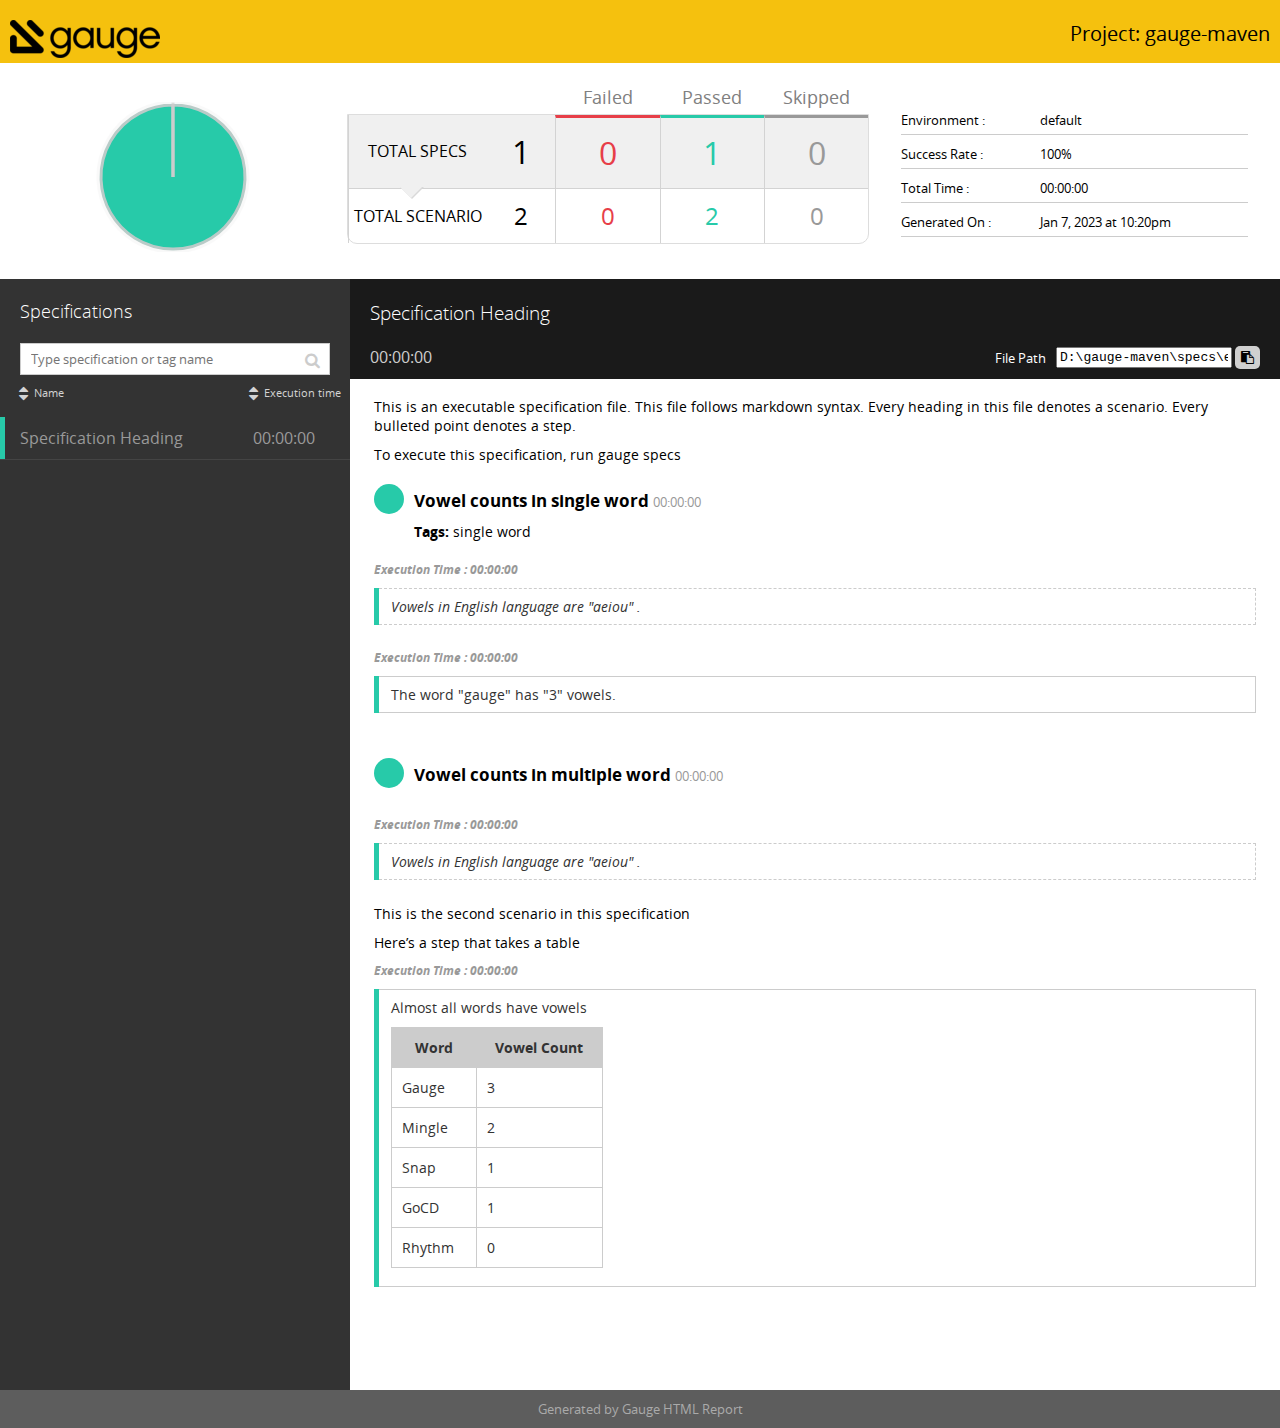
==== reports/html-report/specs/example.html @ 6a9e32bd "init" ====
<!doctype html>
  <html><head>
    <meta http-equiv="X-UA-Compatible" content="IE=9; IE=8; IE=7; IE=EDGE" />
    <meta charset="utf-8" />
    <title>Gauge Test Results</title>
    <link rel="shortcut icon" type="image/x-icon" href="../images/favicon.ico">
    <link rel="stylesheet" type="text/css" href="../css/open-sans.css">
    <link rel="stylesheet" type="text/css" href="../css/font-awesome.css">
    <link rel="stylesheet" type="text/css" href="../css/normalize.css" />
    <link rel="stylesheet" type="text/css" href="../css/style.css" />
  </head>
  <body>
  <header class="top">
    <div class="header">
      <div class="container">
        <div class="logo">
          <a href=".."><img src="../images/gaugeLogo.png" alt="Report logo"></a>
        </div>
        <h2 class="project">Project: gauge-maven</h2>
      </div>
    </div>
  </header>
  <main class="main-container">
  <div class="container">

	
  <div class="report-overview">
   
  <div class="report_chart">
    <div class="chart">
      <svg id="pie-chart" data-results="0,1,0" data-total="1">
        <path class="status failed" />
        <path class="shadow failed" data-status="failed"><title>Failed: 0/1</title></path>
        <path class="status passed" />
        <path class="shadow passed" data-status="passed"><title>Passed: 1/1</title></path>
        <path class="status skipped" />
        <path class="shadow skipped" data-status="skipped"><title>Skipped: 0/1</title></path>
      </svg>
    </div>
  </div>

   
  <div class="report_test-results">
    <div class="report_test-result specs">
        <div class="total-specs" title="Filter all specs"><span class="txt">Total specs</span><span class="value">1</span></div>
        <div class="fail spec-filter" data-status="failed" title="Filter failed specs"><span class="value">0</span></div>
        <div class="pass spec-filter" data-status="passed" title="Filter passed specs"><span class="value">1</span></div>
        <div class="skip spec-filter" data-status="skipped" title="Filter skipped specs"><span class="value">0</span></div>
    </div>
    <div class="report_test-result scenarios">
        <div class="total-scenarios"><span class="txt">Total scenario</span><span class="value">2</span></div>
        <div class="fail scenario-stats" data-status="failed"><span class="value">0</span></div>
        <div class="pass scenario-stats" data-status="passed"><span class="value">2</span></div>
        <div class="skip scenario-stats" data-status="skipped"><span class="value">0</span></div>
    </div>
  </div>

    <div class="report_details">
      
  <ul>
    <li>
      <label>Environment </label>
      <span>default</span>
    </li>
    
    <li>
      <label>Success Rate </label>
      <span>100%</span>
    </li>
    <li>
      <label>Total Time </label>
      <span>00:00:00</span>
    </li>
    <li>
      <label>Generated On </label>
      <span>Jan 7, 2023 at 10:20pm</span>
    </li>
  </ul>

      
  

      
  
  


    </div>
  </div>


	

	

	
		<div class="specifications">
		
  
    <aside class="sidebar">
      <h3 class="title">Specifications</h3>
      <div class="searchbar">
        <input id="searchSpecifications" placeholder="Type specification or tag name" type="text" />
        <i class="fa fa-search"></i>
      </div>
      <div class="specs-sorting">
        <div class="sort sort-specs-name" data-sort-by="specs-name"><span class="sort-icons"><i class="fa fa-caret-up"></i><i class="fa fa-caret-down"></i></span><span>Name</span></div>
        <div class="sort sort-execution-time" data-sort-by="execution-time"><span class="sort-icons"><i class="fa fa-caret-up"></i><i class="fa fa-caret-down"></i></span><span>Execution time</span></div>
      </div>
      <div id="listOfSpecifications">
        <ul id="scenarios" class="spec-list">
        
          <a href="example.html">
             
              <li class="passed spec-name">
            
              <span id="scenarioName" class="scenarioname">Specification Heading</span>
              <span id="time" class="time">00:00:00</span>
            </li>
          </a>
          
        </ul>
      </div>
    </aside>
  

		
  
	
  <div id="specificationContainer" class="details">
    <header class="curr-spec">
      <div class="spec-head-wrapper">
        <h3 class="spec-head" title="D:\gauge-maven\specs\example.spec">Specification Heading</h3>
        <div class="hidden report_test-results" alt="Scenarios" title="Scenarios">
          <ul>
            <li class="fail"><span class="value">0</span><span class="txt">Failed</span></li>
            <li class="pass"><span class="value">2</span><span class="txt">Passed</span></li>
            <li class="skip"><span class="value">0</span><span class="txt">Skipped</span></li>
          </ul>
        </div>
      </div>
      <div class="spec-meta">
        <div class="spec-filename">
          <label for="specFileName">File Path</label>
          <input id="specFileName" value="D:\gauge-maven\specs\example.spec" readonly/>
          <button class="clipboard-btn" data-clipboard-target="#specFileName" title="Copy to Clipboard">
              <i class="fa fa-clipboard" aria-hidden="true" title="Copy to Clipboard"></i>
          </button>
        </div>
        <span class="time">00:00:00</span>
      </div>

	
  

	</header>
	<div id="specItemsContainer">
	
    
  

    
    
    

    <div class="content">
    
  
  <span><p>This is an executable specification file. This file follows markdown syntax.
Every heading in this file denotes a scenario. Every bulleted point denotes a step.</p>

<p>To execute this specification, run
    gauge specs</p>
</span>
  
  

  

      
        
	
  <div class="scenario-container passed">
    

	
  <div class="scenario-head">
    <h3 class="head borderBottom">Vowel counts in single word</h3>
    
    <span class="time">00:00:00</span>

	
  
    <div class="tags scenario_tags contentSection">
      <strong>Tags:</strong>
      
        <span> single word</span>
      
    </div>
  

	</div>
  
  

  
  

  
	

  
    <div class="context-step">
      
  
    
  
  <div class="step">
  
  
    <h5 class="execution-time">
      <span class="time">Execution Time : 00:00:00</span>
    </h5>
  
  <div class="step-info passed">
  
  <ul>
    <li class="step">
      <div class="step-txt">


  
  

  
  

  
  
  
  
  
    
      <span>
        Vowels in English language are 
      </span>
    
  
    
      <span class="parameter">"aeiou"</span>
    
  
    
      <span>
        .
      </span>
    
  
  </div>

  
    
    
  

    
    
  

  
  
  
  

  
  

  
	</li></ul></div></div>
  
    
  

  

    </div>
  
  
    
  
    <span></span>
  

  
    
  
    <span></span>
  

  
    
  
    
  
  <div class="step">
  
  
    <h5 class="execution-time">
      <span class="time">Execution Time : 00:00:00</span>
    </h5>
  
  <div class="step-info passed">
  
  <ul>
    <li class="step">
      <div class="step-txt">


  
  

  
  

  
  
  
  
  
    
      <span>
        The word 
      </span>
    
  
    
      <span class="parameter">"gauge"</span>
    
  
    
      <span>
         has 
      </span>
    
  
    
      <span class="parameter">"3"</span>
    
  
    
      <span>
         vowels.
      </span>
    
  
  </div>

  
    
    
  

    
    
  

  
  
  
  

  
  

  
	</li></ul></div></div>
  
    
  

  

  
  

  
  

  
  

  
	
	</div>

      
        
	
  <div class="scenario-container passed">
    

	
  <div class="scenario-head">
    <h3 class="head borderBottom">Vowel counts in multiple word</h3>
    
    <span class="time">00:00:00</span>

	
  

	</div>
  
  

  
  

  
	

  
    <div class="context-step">
      
  
    
  
  <div class="step">
  
  
    <h5 class="execution-time">
      <span class="time">Execution Time : 00:00:00</span>
    </h5>
  
  <div class="step-info passed">
  
  <ul>
    <li class="step">
      <div class="step-txt">


  
  

  
  

  
  
  
  
  
    
      <span>
        Vowels in English language are 
      </span>
    
  
    
      <span class="parameter">"aeiou"</span>
    
  
    
      <span>
        .
      </span>
    
  
  </div>

  
    
    
  

    
    
  

  
  
  
  

  
  

  
	</li></ul></div></div>
  
    
  

  

    </div>
  
  
    
  
    <span><p>This is the second scenario in this specification</p>

<p>Here’s a step that takes a table</p>
</span>
  

  
    
  
    
  
  <div class="step">
  
  
    <h5 class="execution-time">
      <span class="time">Execution Time : 00:00:00</span>
    </h5>
  
  <div class="step-info passed">
  
  <ul>
    <li class="step">
      <div class="step-txt">


  
  

  
  

  
  
  
  
  
    
      <span>
        Almost all words have vowels 
      </span>
    
  
    
      <div class="inline-table">
        <div>
          <table>
  <tr>
    <th>Word</th><th>Vowel Count</th>
  </tr>
  <tbody>
    
    <tr><td>Gauge</td><td>3</td></tr>
    
    <tr><td>Mingle</td><td>2</td></tr>
    
    <tr><td>Snap</td><td>1</td></tr>
    
    <tr><td>GoCD</td><td>1</td></tr>
    
    <tr><td>Rhythm</td><td>0</td></tr>
    
  </tbody>
</table>

        </div>
      </div>
    
  
  </div>

  
    
    
  

    
    
  

  
  
  
  

  
  

  
	</li></ul></div></div>
  
    
  

  

  
  

  
  

  
  

  
	
	</div>

      

    </div>
    </div>

    
  

    
    
    
    </div>
  

		</div>
	

 	</div>
	</main>
	
  <footer class="footer">
    <div class="container">
      <p>Generated by Gauge HTML Report</p>
    </div>
  </footer>

	
    <script type="text/javascript">
      var loadingImage = "../images/loading.gif";
      var closeButton = "../images/close.gif";
    </script>
    <script src="../js/lightbox.js"></script>
    <script src="../js/jquery-3.1.0.min.js" type="text/javascript"></script>
    <script src="../js/auto-complete.min.js" type="text/javascript"></script>
    <script src="../js/clipboard.min.js" type="text/javascript"></script>
    <script src="../js/search_index.js" type="text/javascript"></script>
    <script src="../js/main.js" type="text/javascript"></script>
    </body>
  </html>
---- reports/html-report/css/open-sans.css ----
/* BEGIN Light */
@font-face {
  font-family: 'Open Sans';
  src: url("../fonts/open-sans/Light/OpenSans-Light.eot?v=1.1.0");
  src: url("../fonts/open-sans/Light/OpenSans-Light.eot?#iefix&v=1.1.0") format("embedded-opentype"), url("../fonts/open-sans/Light/OpenSans-Light.woff2?v=1.1.0") format("woff2"), url("../fonts/open-sans/Light/OpenSans-Light.woff?v=1.1.0") format("woff"), url("../fonts/open-sans/Light/OpenSans-Light.ttf?v=1.1.0") format("truetype"), url("../fonts/open-sans/Light/OpenSans-Light.svg?v=1.1.0#Light") format("svg");
  font-weight: 300;
  font-style: normal; }
/* END Light */
/* BEGIN Regular */
@font-face {
  font-family: 'Open Sans';
  src: url("../fonts/open-sans/Regular/OpenSans-Regular.eot?v=1.1.0");
  src: url("../fonts/open-sans/Regular/OpenSans-Regular.eot?#iefix&v=1.1.0") format("embedded-opentype"), url("../fonts/open-sans/Regular/OpenSans-Regular.woff2?v=1.1.0") format("woff2"), url("../fonts/open-sans/Regular/OpenSans-Regular.woff?v=1.1.0") format("woff"), url("../fonts/open-sans/Regular/OpenSans-Regular.ttf?v=1.1.0") format("truetype"), url("../fonts/open-sans/Regular/OpenSans-Regular.svg?v=1.1.0#Regular") format("svg");
  font-weight: normal;
  font-style: normal; }
/* END Regular */
/* BEGIN Italic */
@font-face {
  font-family: 'Open Sans';
  src: url("../fonts/open-sans/Italic/OpenSans-Italic.eot?v=1.1.0");
  src: url("../fonts/open-sans/Italic/OpenSans-Italic.eot?#iefix&v=1.1.0") format("embedded-opentype"), url("../fonts/open-sans/Italic/OpenSans-Italic.woff2?v=1.1.0") format("woff2"), url("../fonts/open-sans/Italic/OpenSans-Italic.woff?v=1.1.0") format("woff"), url("../fonts/open-sans/Italic/OpenSans-Italic.ttf?v=1.1.0") format("truetype"), url("../fonts/open-sans/Italic/OpenSans-Italic.svg?v=1.1.0#Italic") format("svg");
  font-weight: normal;
  font-style: italic; }
/* END Italic */
/* BEGIN Bold */
@font-face {
  font-family: 'Open Sans';
  src: url("../fonts/open-sans/Bold/OpenSans-Bold.eot?v=1.1.0");
  src: url("../fonts/open-sans/Bold/OpenSans-Bold.eot?#iefix&v=1.1.0") format("embedded-opentype"), url("../fonts/open-sans/Bold/OpenSans-Bold.woff2?v=1.1.0") format("woff2"), url("../fonts/open-sans/Bold/OpenSans-Bold.woff?v=1.1.0") format("woff"), url("../fonts/open-sans/Bold/OpenSans-Bold.ttf?v=1.1.0") format("truetype"), url("../fonts/open-sans/Bold/OpenSans-Bold.svg?v=1.1.0#Bold") format("svg");
  font-weight: bold;
  font-style: normal; }
/* END Bold */
/* BEGIN Bold Italic */
@font-face {
  font-family: 'Open Sans';
  src: url("../fonts/open-sans/BoldItalic/OpenSans-BoldItalic.eot?v=1.1.0");
  src: url("../fonts/open-sans/BoldItalic/OpenSans-BoldItalic.eot?#iefix&v=1.1.0") format("embedded-opentype"), url("../fonts/open-sans/BoldItalic/OpenSans-BoldItalic.woff2?v=1.1.0") format("woff2"), url("../fonts/open-sans/BoldItalic/OpenSans-BoldItalic.woff?v=1.1.0") format("woff"), url("../fonts/open-sans/BoldItalic/OpenSans-BoldItalic.ttf?v=1.1.0") format("truetype"), url("../fonts/open-sans/BoldItalic/OpenSans-BoldItalic.svg?v=1.1.0#BoldItalic") format("svg");
  font-weight: bold;
  font-style: italic; }
/* END Bold Italic */
---- reports/html-report/css/style.css ----
/*----------------------------------------------------------------
 *  Copyright (c) ThoughtWorks, Inc.
 *  Licensed under the Apache License, Version 2.0
 *  See LICENSE in the project root for license information.
 *----------------------------------------------------------------*/
 
* {
    box-sizing: border-box;
}

:root {
    --fail-color: #e73e48;
    --pass-color: #27caa9;
    --skip-color: #999999
}

body {
    font-family: 'Open Sans', sans-serif;
    font-size: 16px;
    font-weight: 400;
    margin: 0;
    padding: 0;
    outline: 0;
    background: #5d5d5d;
}

p {
    margin: 10px 0;
}

blockquote {
	font-style: italic;
	border-left: 0.25rem solid #333;
	margin-left: 0;
	padding-left: 1rem;
}

.container {
    margin: 0 auto;
    background: #fff;
    padding-top: 1rem;
}

.container:after {
    content: "";
    display: table;
    clear: both;
}

header.top {
    background: #f5c10e;
}

header.top:after {
    content: "";
    display: table;
    clear: both;
}

header.top .container {
    background: inherit;
}

header.top .container {
    padding-top: 10px;
    display: flex;
    flex-direction: column;
}

header.top .logo {
    float: none;
    margin: 10px 10px 0 10px;
}

header.top .project {
    float: none;
    margin: 0 10px 10px 10px;
    text-align: left;
    font-size: 1rem;
    font-weight: 400;
}

.value {
    text-align: left;
    font-size: 2rem;
}

.report-overview {
    display: -webkit-box;
    display: -webkit-flex;
    display: -ms-flexbox;
    display: flex;
    -webkit-box-align: center;
    -webkit-align-items: center;
    -ms-flex-align: center;
    align-items: center;
    flex-direction: column;
}

.report-overview:after {
    content: "";
    display: table;
    clear: both;
}

.report-overview > div {
    flex: 1;
}
.report-overview .report_test-results {
    flex: 1.5;
}

.report_chart {
    display: -webkit-box;
    display: -webkit-flex;
    display: -ms-flexbox;
    display: flex;
    -webkit-box-align: center;
    -webkit-align-items: center;
    -ms-flex-align: center;
    align-items: center;
    flex-direction: column;
    width: 100%;
}

.report_chart > div {
    float: none;
}

.report_chart .chart {
    width: 100%;
    padding-left: 0;
    text-align: center;
    display: none;
}

.report_test-result.scenarios .total-specs .value,  .report_test-result.scenarios .value {
    font-size: 1.5rem;
    text-align: center;
}

.report_test-result .total-specs span,
.report_test-results ul,
.report_test-results .value {
    text-align: center;
    display: block;
}

.txt {
    text-align: right;
    text-transform: uppercase;
    display: block;
}

.report_test-results {
    width: 100%;
    position: relative;
}

.report_test-results ul {
    list-style-type: none;
    margin: 0;
    padding: 0;
}

.report-overview .report_test-results ul li{
    padding: 0.75rem;
    margin: 1rem 0.25rem;
}

.report-overview .report_test-results ul li,
.report_test-result .total-specs {
    display: inline-block;
    cursor: pointer;
    /*background-color: #f9f9f9;*/
    transition: background-color 0.75s;
}

.report_details {
    width: 100%;
    margin: 10px 0 0 0;
    padding: 10px;
}

.report_details ul {
    list-style-type: none;
    margin: 0;
    padding: 0;
    display: flex;
    flex-direction: column;
}

.report_details ul > li {
    display: flex;
    flex-direction: row;
}

.report_details .suite_messages {
    overflow-y: scroll;
    max-height: 100px;
    background-color: #ccc;
    font-family:  Courier New;
}

.report_details .suite_messages .message_separator {
    text-align: center;
}

.report_details .suite_messages .step-message {
    padding: 0px 0px 0px 10px;
}

.report_details .suite_messages .step-message p:before {
    content: "$";
    padding-right: 5px;
    font-weight: bold;
}

.report_details .suite_screenshots {
    overflow-y: scroll;
    max-height: 100px;
    background-color:#ccc;
}

.report_details label, .report_details span {
    margin-bottom: 10px;
    font-size: 0.8rem;
}

.report_details label {
    clear: both;
    text-align: right;
    padding-right: 10px;
    width: 50%;
}

.report_details label:after {
    content: ":";
}

.report_details span {
    position: relative;
    margin-left: 0;
    text-align: left;
    flex-grow: 1;
}

.report_details span,
.report_details label {
    padding-bottom: 5px;
    border-bottom: 1px solid #cccccc;
}

.fail .value {
    color: var(--fail-color);
}

.pass .value {
    color: var(--pass-color);
}

.skip .value {
    color: var(--skip-color);
}

.specifications {
    background: #f5f5f5;
    display: -webkit-box;
    display: -webkit-flex;
    display: -ms-flexbox;
    display: flex;
    flex-direction: column;
}

.specifications:after {
    content: "";
    display: table;
    clear: both;
}

.specifications .sidebar {
    background: #333333;
    color: #fff;
    width: 100%;
}

#listOfSpecifications {
    max-height: 8rem;
    overflow: scroll;
    overflow-x: hidden;
}

.specifications .title {
    font-weight: 300;
    font-size: 1.125rem;
    margin: 20px 20px 10px;
    color: #fff;
    display: none;
}

.specifications .searchbar {
    position: relative;
    padding: 10px 20px;
}

.specifications .searchbar input[type=text] {
    width: 100%;
    display: block;
    line-height: 30px;
    padding: 0 40px 0 10px;
    font-size: 0.8rem;
    color: #333333;
}

.specifications .searchbar .fa {
    position: absolute;
    color: #cccccc;
    right: 30px;
    top: 20px;
}
.spec-screenshot-container {
    max-width: 16.66%;
    max-height: 16.66%;
}
.spec-list {
    list-style-type: none;
    margin: 0;
    padding: 0;
}

.spec-list li {
    width: 100%;
    padding: 10px 20px;
    border-bottom: 1px solid #444;
    color: #999999;
    position: relative;
    -webkit-transition: all 0.3s ease;
    transition: all 0.3s ease;
    background: transparent;
    cursor: pointer;
}

.spec-list li:after {
    content: "";
    display: table;
    clear: both;
}

.spec-list li .scenarioname {
    float: left;
    width: 75%;
    padding-right: 0.5rem;
    overflow: hidden;
    text-overflow: ellipsis;
}

.spec-list li .scenarioname:hover {
    overflow-wrap: break-word;
    overflow: visible;
}

.spec-list li .time {
    width: 25%;
    float: right;
}

.spec-list li.selected, .spec-list li:hover {
    background: #1a1a1a;
    color: #fff;
    -webkit-transition: all 0.3s ease;
    transition: all 0.3s ease;
}

.spec-list li.passed:before {
    content: "";
    width: 5px;
    height: 100%;
    background: #27caa9;
    position: absolute;
    left: 0;
    top: 0;
}

.spec-list li.failed:before {
    content: "";
    width: 5px;
    height: 100%;
    background: #e73e48;
    position: absolute;
    left: 0;
    top: 0;
}

.spec-list li.skipped:before {
    content: "";
    width: 5px;
    height: 100%;
    background: #cccccc;
    position: absolute;
    left: 0;
    top: 0;
}

.spec-list li.errored:before {
    content: "";
    width: 5px;
    height: 100%;
    background: #f00;
    position: absolute;
    left: 0;
    top: 0;
}

.spec-list li.selected:before {
    content: "";
    width: 10px;
    -webkit-transition: all 0.2s ease;
    transition: all 0.2s ease;
}

#specificationContainer {
    border-top: 0.25rem solid #cccccc;
}

.details {
    -webkit-flex-grow: 1;
    -moz-flex-grow: 1;
    flex-grow: 1;
    padding: 0 0px 50px 0;
    background-color: #ffffff;
}

.details:after {
    content: "";
    display: table;
    clear: both;
}

.details .content {
    padding: 0.5rem;
    background: #fff;
    font-size: 0.9rem;
}

.details .content:after {
    content: "";
    display: table;
    clear: both;
}

.details table {
    border-collapse: collapse;
    border: 1px solid #cccccc;
    border-bottom: 0;
    border-right: 0;
    min-width: 25%;
}

.details table td, .details table th {
    border-bottom: 1px solid #cccccc;
    border-right: 1px solid #cccccc;
    padding: 10px;
}

.details table th {
    background: #cccccc;
}

.details .data-table {
    border-collapse: collapse;
    border: 1px solid #cccccc;
    border-bottom: 0;
    border-right: 0;
    margin-bottom: 1.75rem;
}

.details .data-table td {
    color: #000000;
    border-bottom: none;
    border-right: none;
    padding: 0.5rem 1rem;
    cursor: pointer;
    opacity: 0.75;
}

.data-table tr.passed td {
    background-color: #27CAA9;
}

.data-table tr.failed td {
    background-color: #E73E48;
    color: #ffffff;
}

.data-table tr.skipped td {
    background-color: #999999;
    color: #000000;
}

.data-table tr.selected td {
    opacity: 1;
}

.data-table tr.selected td:first-child {
    border-left: 4px solid #0085C9;
}

.data-table tr:hover td {
    opacity: 0.9;
}

.curr-spec {
    padding: 10px 20px;
    color: #fff;
    background: #1a1a1a;
}

.curr-spec:after {
    content: "";
    display: table;
    clear: both;
}

.curr-spec .spec-head {
    margin: 10px 20px 10px 0;
    font-weight: 300;
    font-size: 1.5rem;
}

.curr-spec .time {
    font-size: 1rem;
    margin-top: 20px;
    color: #cccccc;
    float: left;
}

.curr-spec .tags {
    clear: both;
    color: #cccccc;
}

.curr-spec .tags strong {
    color: #fff;
    font-size: 0.8rem;
}

/* TODO: remove class curr-spec */
.curr-spec .tags span:last-child:after {
    content: "";
}

/* TODO: remove class curr-spec */
.curr-spec .tags span:after {
    content: ",";
}

.curr-spec p {
    margin: 0 0 10px 0;
}

.scenario-container {
    background: #fff;
    margin: 20px 0;
    position: relative;
    padding-bottom: 1px;
}

.scenario-container.passed:before {
    content: "";
    width: 30px;
    height: 30px;
    border-radius: 50%;
    background: #27caa9;
    display: block;
    position: absolute;
}

.scenario-container.failed:before {
    content: "";
    width: 30px;
    height: 30px;
    border-radius: 50%;
    background: #e73e48;
    display: block;
    position: absolute;
}

.scenario-container.skipped:before {
    content: "";
    width: 30px;
    height: 30px;
    border-radius: 50%;
    background: #a1a1a1;
    display: block;
    position: absolute;
}

.scenario-container .passed {
    position: relative;
}

.scenario-container .passed:before {
    content: "";
    width: 5px;
    height: 100%;
    background: #27caa9;
    position: absolute;
    left: 0;
    top: 0;
}

.scenario-container .passed ul {
    list-style-type: none;
    margin: 0;
    padding: 0;
}

.scenario-container .failed {
    position: relative;
}

.scenario-container .failed:before {
    content: "";
    width: 5px;
    height: 100%;
    background: #e73e48;
    position: absolute;
    left: 0;
    top: 0;
}

.scenario-container .not-executed {
    border-left: 5px solid #a1a1a1;
    margin-top: 20px;
}

.scenario-container .not-executed .step {
    color: #a1a1a1;
}

.scenario-head {
    margin-left: 40px;
    margin-bottom: 20px;
}

.scenario-head .head {
    margin: 5px 0 10px 0;
    display: inline-block;
}

.scenario-head .time {
    display: inline-block;
    font-size: 0.8rem;
    color: #999999;
}

.scenario-head .tags {
    margin: 0 0 10px 0;
}

.scenario-retry-count {
    padding: 5px;
    background-color: yellow
}

.step {
    list-style-type: none;
    margin: 0;
    padding: 0;
    color: #333333;
}

.step ul {
    list-style-type: none;
    margin: 0;
    padding: 0;
}

.step li {
    padding: 0.5rem;
    border: 1px solid #cccccc;
    margin-bottom: 10px;
}

.step li:last-child {
    margin-bottom: 0;
}
.step li:first-child {
    margin-top: 10px;
}

.step li.pass {
    border-left: 5px solid #27caa9;
}

.step li.fail {
    border-left: 5px solid #e73e48;
}

.step li.skip {
    border-left: 5px solid #cccccc;
}

.step.context li {
    border: 1px dashed #cccccc;
}

#specificationContainer h2 {
    margin-bottom: 10px;
}

.errored {
    background-color: #ffda8b;
}

.context-step li {
    font-style: italic;
    border: 1px dashed #cccccc;
}

input[type='text'] {
    background-color: #fff;
    border: 1px solid #ccc;
    padding: 5px;
}

input[type='text']:focus {
    box-shadow: 0 0 0px rgba(0, 0, 0, 0.5) inset;
    background-color: white !important;
}

.congratulations, .spec-click {
    font-size: 1.5rem;
    text-align: center;
    display: block;
    padding-top: 50px;
}

.congratulations .green {
    background-color: #27caa9;
    color: #ffffff;
    font-size: 1.75rem;
    padding: 0.3rem;
}

.spec-click {
  background: #ffffff url("../images/leftarrow.png") no-repeat scroll 17% 75%;
}

#listOfSpecifications .errored {
    border-left: 10px solid #ffbf37;
    background-color: lightgray;
}

.concept-steps {
    border-left: 2px dashed #eee;
    padding-left: 20px;
    display: none
}

.not-executed li {
    background: #fff;
}

.skipped {
    background-color: #ececec;
}

.inline-table {
    margin: 10px 0px;
}

.inline-table td {
    background-color: #fff;
}


footer .container {
    background: transparent;
    text-align: center;
    padding: 10px;
}

footer p {
    margin: 0;
    color: #aaaaaa;
    font-size: 0.8rem;
}

.exception-container {
    display: flex;
    flex-direction: column;
}

.exception-container .exception {
    flex-grow: 1;
    min-width: 60%;
}

.stacktrace {
    max-width: 100%;
}

.error {
    width: 100%;
}

.screenshot-container {
    position: relative;
}

.screenshot-container img {
    max-width: 50%;
}

.execution-time {
    margin: 10px 0 5px 0;
    color: #999999;
    font-style: italic;
}

.nvtooltip {
    position: absolute;
    background-color: rgba(255, 255, 255, 0.8);
    margin-top: -40px;
    padding: 10px;
    border: 1px solid #cecece;
}

.nvtooltip h3 {
    font-size: 1rem;
    /*line-height: 24px;*/
    margin: 0;
    font-weight: bold;
}

.failure_container {
    margin: 20px 0;
}

.error-container {
    padding: 20px;
    border-top: 1px solid #e73e48;
    border-bottom: 1px solid #e73e48;
    border-left: 5px solid #e73e48;
    font-size: 0.9rem;
    margin: 20px 0;
    position: relative;
}

.toggle-show {
    font-weight: bold;
    cursor: pointer;
    position: absolute;
    top: 20px;
    right: 0;
    background-color: #fff;
    color: #000;
}

/* Lightbox styles */

#lightbox {
    background-color:#eee;
    margin-left: 10%;
    padding: 1rem;
    width: 80%;
    max-height: 90%;
    border-bottom: 2px solid #666;
    border-right: 2px solid #666;
}
#lightboxDetails {
    font-size: 0.8rem;
    padding-top: 0.4rem;
}
#lightboxCaption{ float: left; }
#keyboardMsg{ float: right; }
#closeButton{
    top: 5px;
    right: 5px;
}
#lightbox img {
    border: none;
    clear: both;
    max-width: 100%;
    max-height: 100%;
    text-align: center;
}
#overlay img { border: none; }

#overlay { background-image: url(../images/overlay.png); }

* html #overlay{
	background-color: #333;
	background-color: transparent;
	background-image: url(../images/blank.gif);
	filter: progid:DXImageTransform.Microsoft.AlphaImageLoader(src="../images/overlay.png", sizingMethod="scale");
}


/* End Lightbox styles */

.collapse-messages-header {
    cursor: pointer;
    background: #ececec;
    display: inline-block;
    border-radius: 2px;
    border: 1px solid #ccc;
    margin: 0 0 0 1rem;
    text-align: center;
    font-size: 0.75rem;
}
.collapse-messages-header:active{
    outline:0;
}

.collapse-messages{
    padding: 10px 0 0 20px;
}

.message-container {
    display: flex;
}

.message-container i {
    cursor: pointer;
}

.message-container .messages{
    display: block;
    background-color: #ccc;
    margin-left: 5px;
    font-family:  Courier New;
    box-shadow: 0 4px 8px 0 rgba(0, 0, 0, 0.2), 0 6px 20px 0 rgba(0, 0, 0, 0.19);
}

.message-container .messages .step-message{
    padding: 0px 0px 0px 10px;
}

.message-container .messages .step-message p:before{
    content: "$";
    padding-right: 5px;
    font-weight: bold;
}

.step .message-container {
    margin-top: 5px;
}

.step-info {
    margin-bottom: 1.5rem;
}

@media screen and (min-width: 1024px) {

    header.top .container {
        flex-direction: row;
    }

    header.top .logo {
        flex-grow: 1;
    }

    header.top .project {
        font-size: 1.25rem;
        float: right;
        margin: 10px;
    }

    .report-overview {
        flex-direction: row;
        flex-wrap: initial;
    }

    .report_chart {
        flex-direction: row;
        width: 40%;
        border-bottom: none;
    }

    .report_chart .chart {
        width: auto;
        flex-grow: 1;
        display: block;
    }

    .report_test-result .total-specs {
        border-bottom: none;
    }

    .report_chart .active {
        background-color: #ddd;
    }

    .report_test-result .total-specs span {
        text-align: center;
    }

    .report_test-results {
        width: 50%;
    }

    .report_test-results ul {
        text-align: left;
        margin-left: 2rem;
    }

    .report_test-results ul li {
        padding: 10px;
    }

    .value {
        text-align: right;
    }

    .report_details {
        width: 30%;
        padding: 0;
        margin: 1rem;
        padding: 1rem;
    }

    .report_details label {
        text-align: left;
        padding-right: 0;
        width: 40%;
    }

    .report_details span {
        width: 60%;
    }

    .specifications {
        flex-direction: row;
        min-height: 70vh;
    }

    .specifications .title {
        display: block;
    }

    .specifications .sidebar {
        min-width: 350px;
        width: 350px;
    }

    .details .content {
        padding: 0.5rem 1.5rem;
    }

    #listOfSpecifications {
        max-height: 100%;
        overflow: auto;
    }

    #specificationContainer {
        margin-top: 0;
        border-top: none;
    }

    .step li {
        padding: 0.5rem 1rem;
    }

    .screenshot-container {
        display: flex;
        flex-wrap: wrap;
        width: 100%;
        margin-top: 10px;
        margin-left: 10px;
    }
    .scenario-container .screenshot {
        margin: 15px;
        width: 15%;
    }

    .scenario-container .screenshot img {
        max-width: 100%;
    }
    .exception-container .screenshot {
        width: auto;
    }

    .exception-container {
        flex-direction: row;
    }

    .error-message {
        max-width: 45rem;
        display: block;
        overflow: scroll;
        overflow-wrap: break-word;
    }

    .stacktrace {
        max-width: 45rem;
    }

    .error {
        width: 60rem;
    }
}

.env-vars {
    display: none;
    clear: both;
    float: none;
    width: 200px;
    padding: 10px;
    background: white;
    position: fixed;
    z-index : 10;
    box-shadow: 0 4px 8px 0 rgba(0, 0, 0, 0.2), 0 6px 20px 0 rgba(0, 0, 0, 0.19);
    max-height: 300px;
    overflow: hidden;
}

.modal-link {
    color: navy;
    font-weight: bold;
    cursor: pointer;
}

.modal {
    display: none;
    position: fixed;
    z-index: 1;
    left: 0;
    top: 0;
    width: 100%;
    height: 100%;
    cursor: auto;
    background-color: #ffffff;
}

.modal-title {
    background: #f6f6f6;
    margin: 0 0 20px 0;
    padding: 15px 20px;
    font-size: 16px;
}

.close {
    color: #aaa;
    font-weight: bold;
    position: absolute;
    right: 10px;
    font-size: 40px;
    line-height: 30px;
    top: 10px;
}

.close:hover,
.close:focus {
    color: black;
    text-decoration: none;
    cursor: pointer;
}
.modal-content {
    background-color: #fefefe;
    padding: 0 30px 20px 30px;
    overflow: scroll;
    width: 100%;
    height: 100%;
}


.concept .step-info {
    cursor: pointer;
}

.concept .step-info:hover {
    background-color: #f0f0f0;
}

.spec-filename {
    float: right;
    font-size: small;
    color: black;
}

.spec-filename input {
    font-family: Courier New;
}

.spec-filename button {
    background-color: #d0d0d0;
    border: 0;
    padding-top: 1px;
    box-shadow: none;
    border-radius: 5px;
    padding-bottom: 4px;
    margin-bottom: 0px;
}

.spec-filename button .fa {
    vertical-align: middle
}

.spec-filename label {
    color: #fff;
    vertical-align: middle;
    padding-right: 7px;
}

.autocomplete-suggestions {
    text-align: left; cursor: default; border: 1px solid #ccc; border-top: 0; background: #fff; box-shadow: -1px 1px 3px rgba(0,0,0,.1);

    /* core styles should not be changed */
    position: absolute; display: none; z-index: 9999; max-height: 254px; overflow: hidden; overflow-y: auto; box-sizing: border-box;
}
.autocomplete-suggestion { position: relative; padding: 0 .6em; line-height: 23px; white-space: nowrap; overflow: hidden; text-overflow: ellipsis; font-size: 1.02em; color: #333; }
.autocomplete-suggestion.selected { background: #f0f0f0; }

a#view-env{
    float:right
}

.env-vars .popup-header {
    display: inline-block;
    width: 100%;
}

.env-vars .popup-header .close-popup {
    cursor: pointer;
    float: right;
}

svg#pie-chart {
	width  : 200px;
	height : 150px;
}

#pie-chart path.passed{
    fill: #27caa9;
}

#pie-chart path.failed{
    fill: #e73e48;
}

#pie-chart path.skipped{
    fill: #999999;
}

#pie-chart path:hover{
    cursor: pointer;
}

#pie-chart path {
    stroke: #ccc;
    stroke-width: 3;
}

#pie-chart path.shadow {
    opacity: 0.1;
}

#pie-chart path.shadow:hover {
    opacity: 1;
    stroke-width: 1;
    transition: opacity 0.50s;
}

.hidden, #congratulationsHidden {
    display: none;
}
.spec-head-wrapper {
    overflow: hidden;
}

#specificationContainer .report_test-results {
    float: right;
    padding: 0;

}

#specificationContainer .report_test-results ul li {
    padding: 0px;
    margin: 0 5px;
}
#specificationContainer .report_test-results  .value {
    font-size: 1.5rem;
}
#specificationContainer .report_test-results .txt {
    font-size: .75rem;
}

#specificationContainer .spec-head {
    font-size: 1.2rem;
}
 #specificationContainer .spec-filename {
     display: none;
 }

.spec-meta {
    overflow: hidden;
    margin-top: 10px;
}
.spec-meta .time {
    margin-top: 0;
}

@media screen and (min-width: 768px) {
    #specificationContainer .spec-head {
        font-size: 1.2rem;
        width: calc(100% - 300px);
        float:left;
    }

    #specificationContainer .report_test-results {
        width: 280px;
    }

    #specificationContainer .report_test-results ul {
        float: right;
    }

    #specificationContainer .report_test-results ul li{
        display: inline-block;
    }

    #specificationContainer .report_test-results ul li .txt {
        font-size: .65rem;
    }

    #specificationContainer .spec-filename {
        display: block;
    }
}

.is-modal-open {
    overflow: hidden;
}

.report-overview .report_test-results{
    display: flex;
    height: 130px;
    flex-direction: column;
    border: 1.5px solid #ddd;
    border-bottom-right-radius: 10px;
    border-bottom-left-radius: 10px;
    overflow: visible;
}

.report_test-results .report_test-result:nth-child(1) {
    background: #f0f0f0;
    flex: 2;
}

.report_test-results .report_test-result:nth-child(2) {
    flex: 1.5;
}
.report_test-result .total-specs, .report_test-result .total-scenarios {
    flex: 2;
    display: flex;
    flex-direction: row;
    justify-content: space-evenly;
}

.report_test-result .total-specs .txt, .report_test-result .total-scenarios .txt{
    flex:2;
    text-align: center;
}

.report_test-result .total-specs .value, .report_test-result .total-scenarios .value{
    flex:1;
}

.report_test-result .total-specs{
    text-transform: uppercase;
    /* font-size: 1.2rem; */
    font-size: 16px;
    /* position: relative; */
}

.report_test-result .total-scenarios .txt{
    font-weight: 400;
    /* font-size: 1.2rem; */
    font-size: 16px;
    text-transform: uppercase;
}

.report_test-result .spec-filter, .report_test-result .scenario-stats {
    flex: 1;
    display: flex;
    justify-content: center;
}

.report_test-result .spec-filter{
    cursor: pointer;
}

.report_test-result div{
    border-left: 1px solid lightgray;
    align-items: center;
}

.report_test-result.specs{
    border-bottom: 1px solid lightgray;
}

.report_test-result {
    display: flex;
    flex-direction: row;
}

.report_test-result.specs .fail.spec-filter {
    border-top: 3px solid var(--fail-color);
}

.report_test-result.specs .pass.spec-filter {
    border-top: 3px solid var(--pass-color);
}

.report_test-result.specs .skip.spec-filter {
    border-top: 3px solid var(--skip-color);
}

.report_test-result.specs .fail.spec-filter::before {
    content: "Failed";
    color: gray;
}

.report_test-result.specs .pass.spec-filter::before {
    content: "Passed";
    color: gray;
}

.report_test-result.specs .skip.spec-filter::before {
    content: "Skipped";
    color: gray;
}

.report_test-result.specs .spec-filter::before {
    position: absolute;
    top: -30px;
    font-size: 18px;
}   

.report_test-results::before{
    content: "";
    border-left: 12px solid transparent;
    border-right: 12px solid transparent;
    border-top: 12px solid #d9d9d9;
    position: absolute;
    top: 72px;
    left: 10%;
}

.report_test-results::after{
    content: "";
    border-left: 11px solid transparent;
    border-right: 11px solid transparent;
    border-top: 11px solid #f0f0f0;
    position: absolute;
    top: 72px;
    left: 10%;
}
.specs-sorting{
    display: flex;
    justify-content: space-between;
    padding-left: 20px;
    color: lightgray;
}
.specs-sorting .sort.sort-specs-name{
    flex:2.3;
}

.specs-sorting .sort.sort-execution-time{
    flex:1;
}

.specs-sorting .sort{
    font-size: 11px;
    cursor: pointer;
    display: flex;
    flex-direction: row;
}
.specs-sorting .sort:hover{
    color:white;
}

.specs-sorting .sort .sort-icons{
    display:flex;
    flex-direction: column;
    font-size: 16px;
    padding-right: 5px;
}

.specs-sorting .sort .sort-icons .fa-caret-up{
    position: relative;
    top: -4px;
    left: -1px;
}

.specs-sorting .sort .sort-icons .fa-caret-down{
    position: relative;
    top: -11px;
    left: -1px;
}

.specs-sorting .sort .sort-icons .fa.active{
    color:#11AEF4;
}

@media screen and (max-width: 1024px){
    .report_test-results {
        margin-top: 20px;
    }
}

.custom-screenshot-message{
    border: solid;
    border-width: 1px;
}

.custom-message{
    font-style: italic;
    font-size: medium;
}
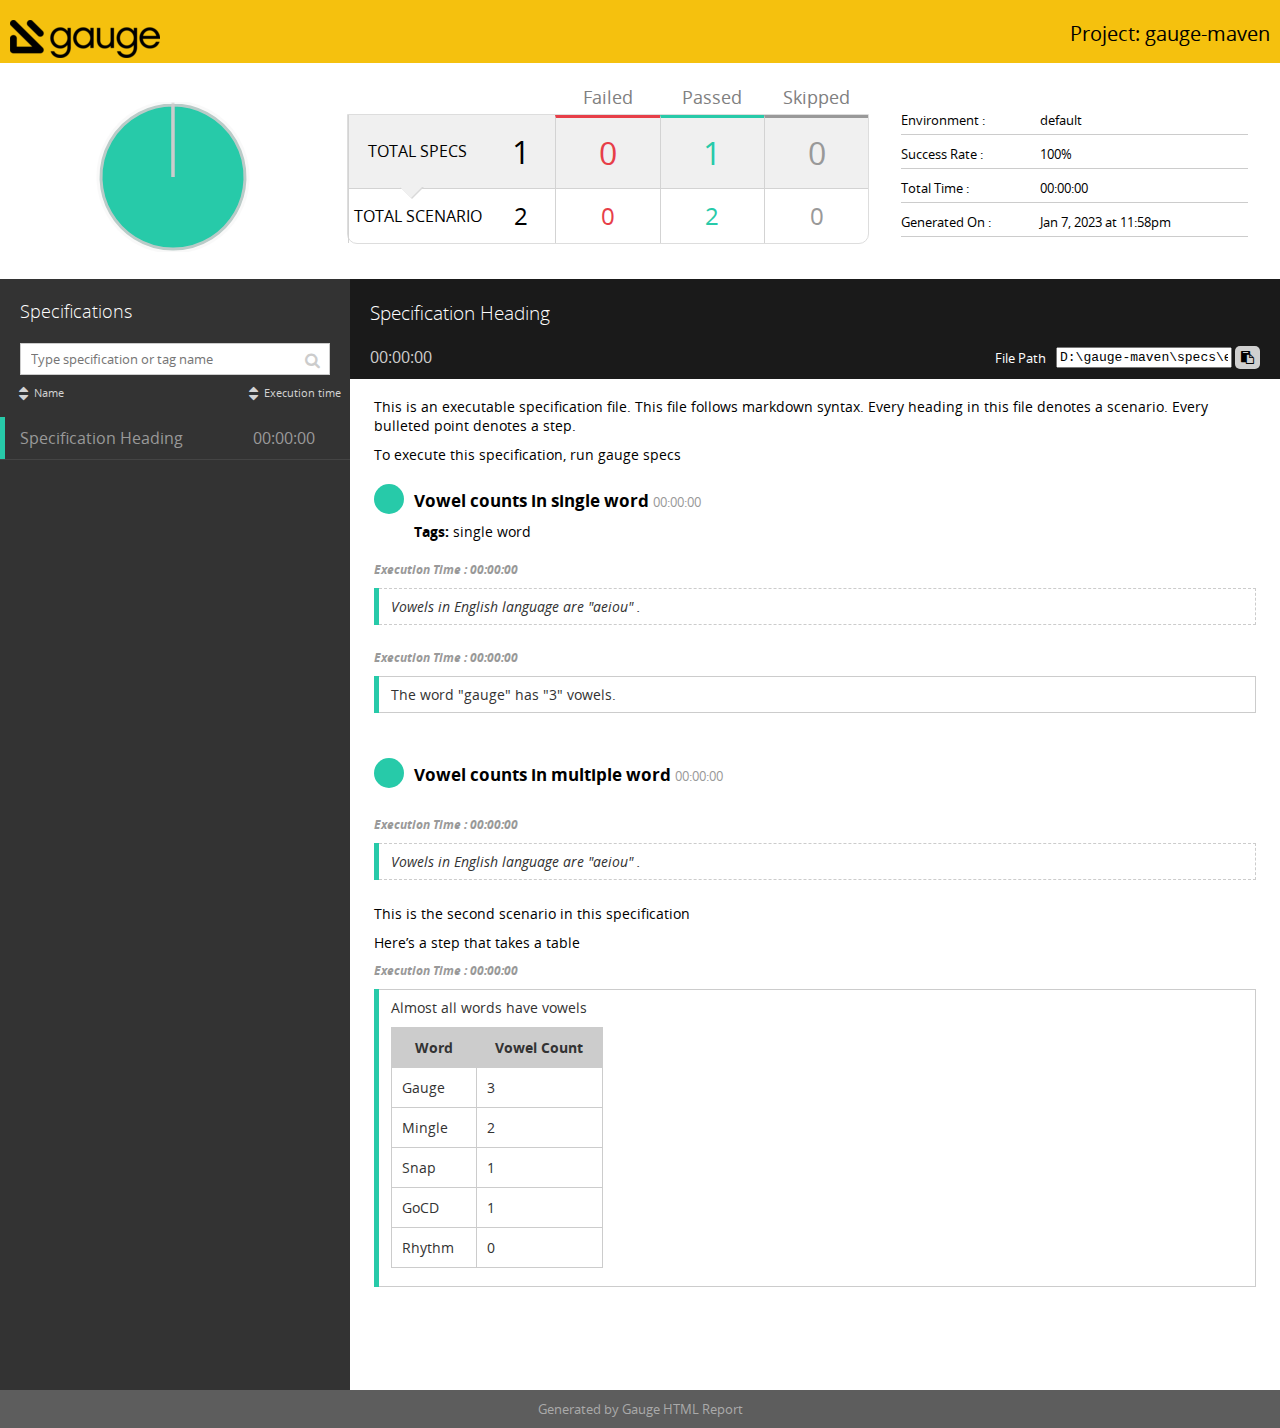
==== commit 40341c4c: "init" ====
--- a/reports/html-report/specs/example.html
+++ b/reports/html-report/specs/example.html
@@ -76,7 +76,7 @@
     </li>
     <li>
       <label>Generated On </label>
-      <span>Jan 7, 2023 at 10:20pm</span>
+      <span>Jan 7, 2023 at 11:58pm</span>
     </li>
   </ul>
 
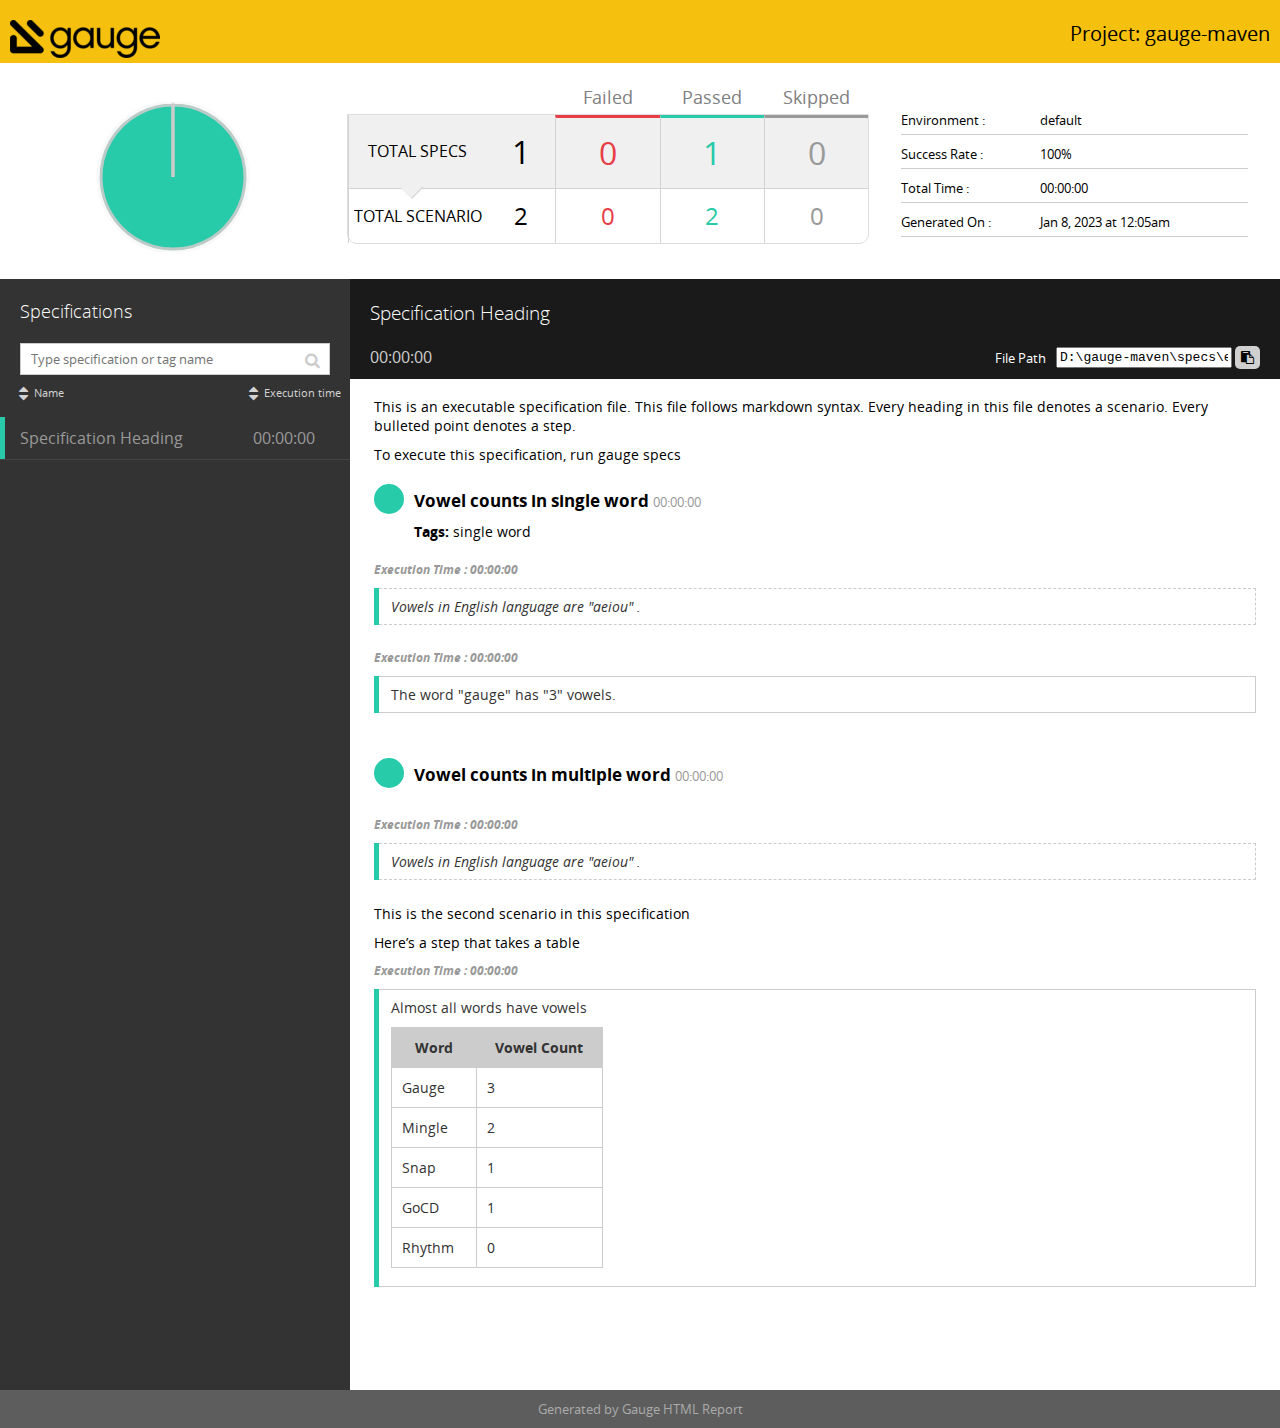
==== commit 55d9aba9: "init" ====
--- a/reports/html-report/specs/example.html
+++ b/reports/html-report/specs/example.html
@@ -76,7 +76,7 @@
     </li>
     <li>
       <label>Generated On </label>
-      <span>Jan 7, 2023 at 11:58pm</span>
+      <span>Jan 8, 2023 at 12:05am</span>
     </li>
   </ul>
 
